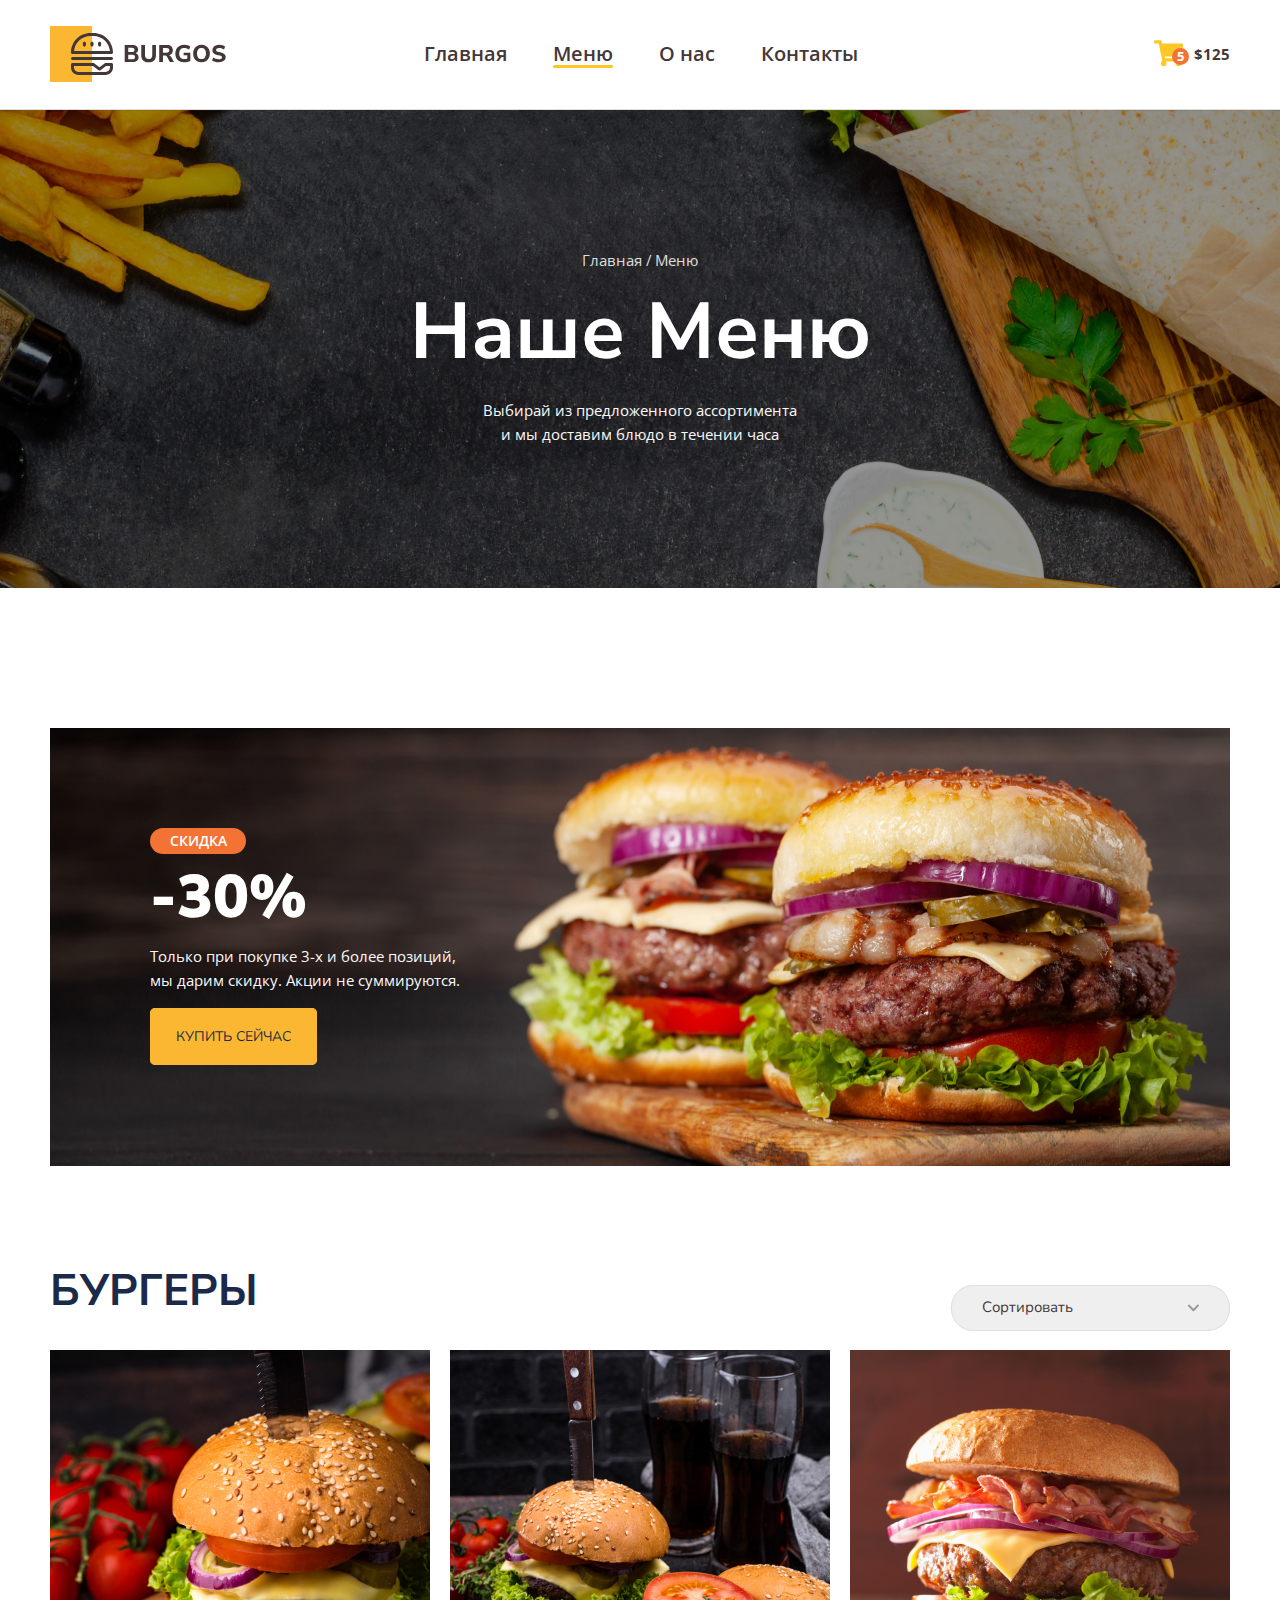
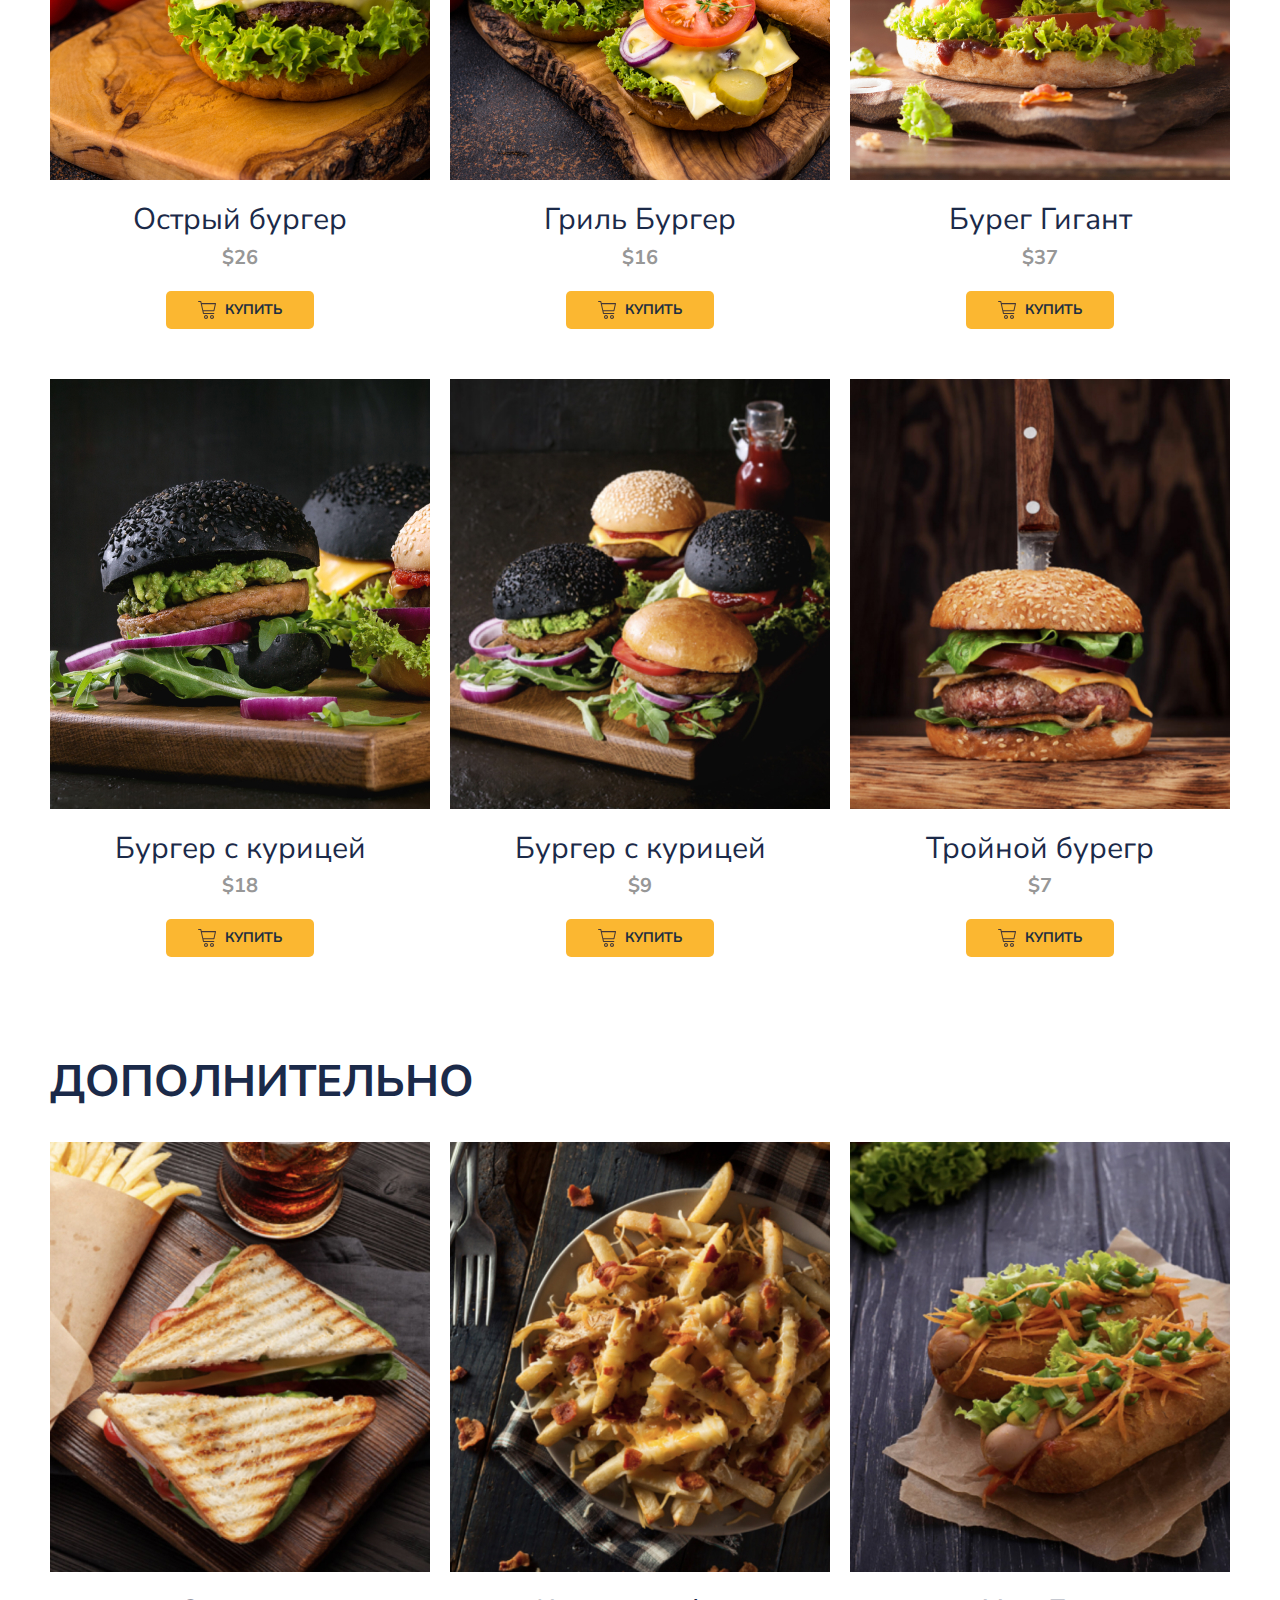
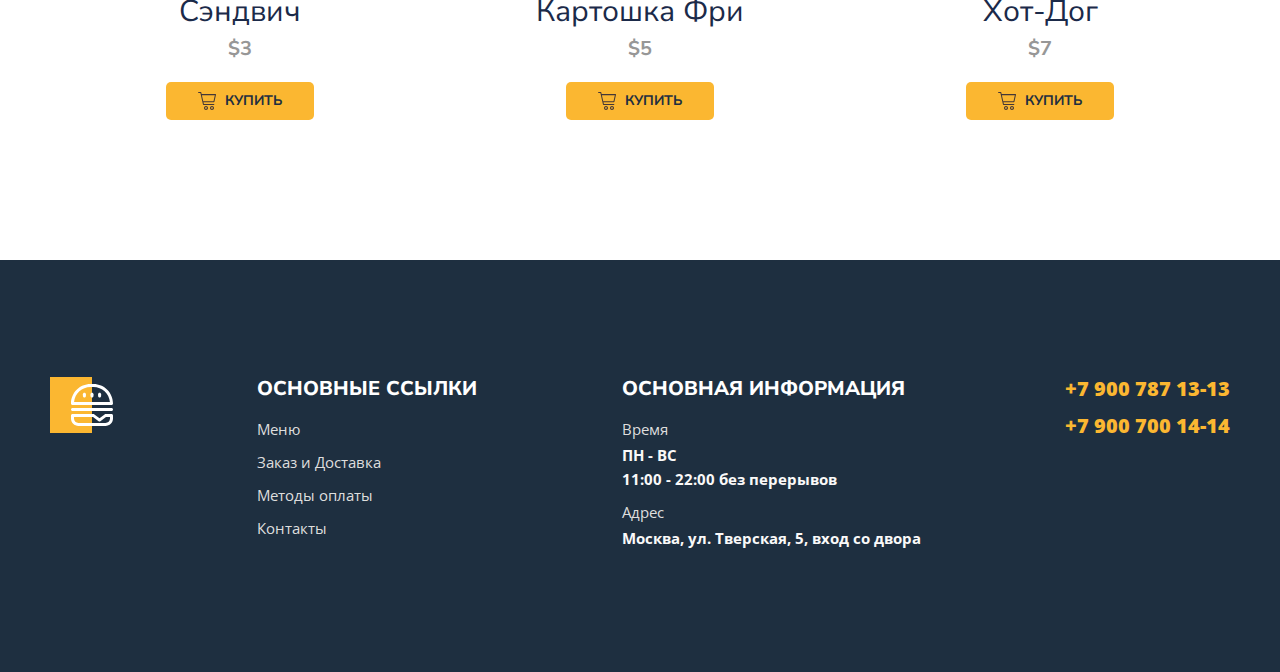
==== menu.html @ 0ad4ff4c "add index" ====
<!DOCTYPE html>
<html lang="ru">
<head>
    <meta charset="UTF-8">
    <meta http-equiv="X-UA-Compatible" content="IE=edge">
    <meta name="viewport" content="width=device-width, initial-scale=1.0">
    <title>Burger</title>
    <link rel="preconnect" href="https://fonts.googleapis.com">
    <link rel="preconnect" href="https://fonts.gstatic.com" crossorigin>
    <link href="https://fonts.googleapis.com/css2?family=Nunito+Sans:wght@600;700;800;900&family=Open+Sans:wght@400;600;700&display=swap" rel="stylesheet">
    <link rel="stylesheet" href="styles/normalize.css">
    <link rel="stylesheet" href="styles/main.css">
</head>
<body>
    <header>
        <div class="container">
        <div class="header">
            <div class="header-item">
                <a href="index.html" class="header-logo"></a>
            <nav>
                <ul class="header-nav">
                    <li><a href="index.html">Главная</a></li>
                    <li><a href="menu.html" class="active">Меню</a></li>
                    <li><a href="#">О нас</a></li>
                    <li><a href="#">Контакты</a></li>
                </ul>
            </nav>
            </div>
            <button type="button" class="button">
                <span class="button-item">
                    <img src="images/cart.svg" alt="Корзина">
                    <span class="count">5</span>
                </span>
                <span class="button-text">$125</span>
            </button>
        </div>
        </div>
    </header>
    <div class="bg">
        <div class="container">
            <ul class="breadcrumbs">
                <li><a href="index.html">Главная</a></li>
                <li><a href="#">Меню</a></li>
            </ul>
            <h1 class="title">Наше Меню</h1>
            <p class="discription">Выбирай из предложенного ассортимента и мы доставим блюдо в течении часа</p>
        </div>
    </div>
    <main>
        <div class="banner">
            <div class="container">
                <div class="banner-box">
                    <h2 class="banner-title">
                        <span>скидка</span>
                        -30%
                    </h2>
                    <p class="banner-text">Только при покупке 3-х и более позиций,<br />
                        мы дарим скидку. Акции не суммируются.</p>
                        <a href="#menuBurger" class="banner-link">купить сейчас</a>
                </div>
            </div>
        </div>
        <section class="menu" id="menuBurger">
            <div class="container">
            <div class="menu-header">
                <h2 class="menu-title">
                    Бургеры
                </h2>
                <select class="menu-select">
                    <option value="">Сортировать</option>
                    <option value="up">По возрастанию</option>
                    <option value="down">По убыванию</option>
                </select>
            </div>
            <div class="menu-grid">
                <div class="menu-grid-item">
                    <div class="menu-grid-cover">
                        <img src="images/menu/01.jpg" alt="Острый Бургер">
                    </div>
                    <p class="menu-grid-title">
                        Острый бургер
                    </p>
                    <p class="menu-grid-price">
                        $26
                    </p>
                    <button type="button" class="btn">
                        <span class="menu-grid-icon"></span>
                        <span class="menu-grid-text">купить</span>
                    </button>
                </div>
                <div class="menu-grid-item">
                    <div class="menu-grid-cover">
                        <img src="images/menu/02.jpg" alt="Гриль Бургер">
                    </div>
                    <p class="menu-grid-title">
                        Гриль Бургер
                    </p>
                    <p class="menu-grid-price">
                        $16
                    </p>
                    <button type="button" class="btn">
                        <span class="menu-grid-icon"></span>
                        <span class="menu-grid-text">купить</span>
                    </button>
                </div>
                <div class="menu-grid-item">
                    <div class="menu-grid-cover">
                        <img src="images/menu/03.jpg" alt="Бурег Гигант">
                    </div>
                    <p class="menu-grid-title">
                        Бурег Гигант
                    </p>
                    <p class="menu-grid-price">
                        $37
                    </p>
                    <button type="button" class="btn">
                        <span class="menu-grid-icon"></span>
                        <span class="menu-grid-text">купить</span>
                    </button>
                </div>
                <div class="menu-grid-item">
                    <div class="menu-grid-cover">
                        <img src="images/menu/04.jpg" alt="Бургер с курицей">
                    </div>
                    <p class="menu-grid-title">
                        Бургер с курицей
                    </p>
                    <p class="menu-grid-price">
                        $18
                    </p>
                    <button type="button" class="btn">
                        <span class="menu-grid-icon"></span>
                        <span class="menu-grid-text">купить</span>
                    </button>
                </div>
                <div class="menu-grid-item">
                    <div class="menu-grid-cover">
                        <img src="images/menu/05.jpg" alt="Бургер с курицей">
                    </div>
                    <p class="menu-grid-title">
                        Бургер с курицей
                    </p>
                    <p class="menu-grid-price">
                        $9
                    </p>
                    <button type="button" class="btn">
                        <span class="menu-grid-icon"></span>
                        <span class="menu-grid-text">купить</span>
                    </button>
                </div>
                <div class="menu-grid-item">
                    <div class="menu-grid-cover">
                        <img src="images/menu/06.jpg" alt="Тройной бурегр">
                    </div>
                    <p class="menu-grid-title">
                        Тройной бурегр
                    </p>
                    <p class="menu-grid-price">
                        $7
                    </p>
                    <button type="button" class="btn">
                        <span class="menu-grid-icon"></span>
                        <span class="menu-grid-text">купить</span>
                    </button>
                </div>
            </div>

            <div class="menu-header">
                <h2 class="menu-title">
                    Дополнительно
                </h2>
            </div>
            <div class="menu-grid">
                <div class="menu-grid-item">
                    <div class="menu-grid-cover">
                        <img src="images/products/01.jpg" alt="Сэндвич">
                    </div>
                    <p class="menu-grid-title">
                        Сэндвич
                    </p>
                    <p class="menu-grid-price">
                        $3
                    </p>
                    <button type="button" class="btn">
                        <span class="menu-grid-icon"></span>
                        <span class="menu-grid-text">купить</span>
                    </button>
                </div>
                <div class="menu-grid-item">
                    <div class="menu-grid-cover">
                        <img src="images/products/02.jpg" alt="Картошка Фри">
                    </div>
                    <p class="menu-grid-title">
                        Картошка Фри
                    </p>
                    <p class="menu-grid-price">
                        $5
                    </p>
                    <button type="button" class="btn">
                        <span class="menu-grid-icon"></span>
                        <span class="menu-grid-text">купить</span>
                    </button>
                </div>
                <div class="menu-grid-item">
                    <div class="menu-grid-cover">
                        <img src="images/products/03.jpg" alt="Хот-Дог">
                    </div>
                    <p class="menu-grid-title">
                        Хот-Дог
                    </p>
                    <p class="menu-grid-price">
                        $7
                    </p>
                    <button type="button" class="btn">
                        <span class="menu-grid-icon"></span>
                        <span class="menu-grid-text">купить</span>
                    </button>
                </div>
            </div>
           </div>
        </section>
    </main>
        <footer class="footer">
            <div class="container">
                <div class="footer-box">
                <div class="footer-item">
                    <img class="logo-footer" src="images/logo-footer.svg" alt="Logo">
                </div>
                <div class="footer-item">
                    <h2>основные ссылки</h2>
                    <ul class="footer-list">
                        <li><a href="menu.html">Меню</a></li>
                        <li><a href="#">Заказ и Доставка</a></li>
                        <li><a href="#">Методы оплаты</a></li>
                        <li><a href="#">Контакты</a></li>
                    </ul>
                </div>
                <div class="footer-item">
                    <h2>основная информация</h2>
                    <ul class="footer-list">
                        <li>
                            <span>Время</span>
                            ПН - ВС <br>
                            11:00 - 22:00 без перерывов
                        </li>
                        <li>
                            <span>Адрес</span>
                            Москва, ул. Тверская, 5, вход со двора
                        </li>
                    </ul>
                </div>
                <div class="tel-footer">
                    <ul class="footer-list footer-list-tel">
                        <li><a href="tel:+79997871313">+7 900 787 13-13</a> </li>
                        <li><a href="tel:+79007001414">+7 900 700 14-14</a></li>
                    </ul>
                </div>
                </div>
            </div>
        </footer>
</body>
</html>
---- styles/main.css ----
body {
    font-family: 'Nunito Sans', sans-serif;
    
}
.container {
    max-width: 1180px;
    margin: 0 auto;
    padding-left: 15px;
    padding-right: 15px;
}
header {
    border-bottom: 1px solid #DEDEDE;
}
.header {
    font-family: 'Open Sans', sans-serif;
    display: flex;
    align-items: center;
    justify-content: space-between;
    padding-top: 26px;
    padding-bottom: 25px;
}
.header-item {
    display: flex;
    justify-items: center;
    justify-content: space-between;
    flex-basis: 68.5%;
}
.header-logo {
    display: block;
    background-image: url(../images/logo.svg);
    width: 176px;
    height: 56px;
    background-repeat: no-repeat;
    background-size: cover;
}
.header-nav {
    display: flex;
    list-style-type: none;
    padding-left: 0;
    gap: 46px;
}
.header-nav a {
    font-weight: 600;
    font-size: 20px;
    color: #443737;
    text-decoration: none;
}
.header-nav a:hover {
    color: #FFC725;
}
.header-nav a::after {
    content: '';
    width: 100%;
    height: 3px;
    border-radius: 1.5px;
    background: transparent;
    display: block;
}
.header-nav a.active::after {
    background: #FFC725;
}
.button {
    display: flex;
    align-items: center;
    background-color: transparent;
    border: none;
    padding: 0;
    gap: 10px;
    cursor: pointer;
}
.button-item {
    position: relative;
}
.count {
    font-weight: 700;
    font-size: 13px;
    color: #FFFFFF;
    background: #F37335;
    width: 17px;
    height: 17px;
    border-radius: 100%;
    position: absolute;
    text-align: center;
    line-height: 1.3;
    bottom: 5px;
    right: -5px;
}
.button-text {
    font-weight: 700;
    font-size: 15px;
    color: #443737;
}
.bg {
    text-align: center;
    color: #FFFFFF;
    background-image: url(../images/bg.jpg);
    background-size: cover;
    background-position: center center;
    padding: 142px 0;
    margin-bottom: 140px;
}
.breadcrumbs {
    padding-left: 0;
    margin-top: 0;
    list-style-type: none;
    display: flex;
    justify-content: center;
    gap: 7px;
}   
.breadcrumbs a {
    color: #DEDEDE;
    font-size: 15px;
    font-family: 'Open Sans', sans-serif;
    text-decoration: none;
}
.breadcrumbs a:hover {
    color: #FFC725;
}
.breadcrumbs a::before {
    content: '/';
    position: relative;
    left: -3px;
    pointer-events: none;
}
.breadcrumbs a:hover::before {
    color: #DEDEDE;
}
.breadcrumbs li:first-child a::before {
    display: none;
}
.title {
    font-weight: 700;
    font-size: 79px;
    margin-top: 17px;
    margin-bottom: 20px;
}
.discription {
    font-family: 'Open Sans';
    font-size: 15px;
    line-height: 1.6;
    color: #FAF9F9;
    max-width: 320px;
    margin: 0 auto;
}
/*

Активный код взят у Анны из последующего урока (он идет ниже); тот, который закомментирован - чисто мой для Д/З

.banner {
    margin-bottom: 140px;
}
.banner-box {
    position: relative;
    background-image: url(../images/banner.jpg);
    background-position: center center;
    background-size: cover;
    height: 438px;
    color: #FFFFFF;
}
.banner-title {
    position: absolute;
    margin-top: 130px;
    margin-left: 100px;
    font-weight: 900;
    font-size: 60px;
    line-height: 76px;
}
.banner-title span {
    position: absolute;
    background-color: #F37335;
    margin-top: -40px;
    width: 95px;
    height: 28px;
    text-align: center;
    border-radius: 14px;
    text-transform: uppercase;
    font-family: 'Open Sans';
    font-weight: 600;
    font-size: 14px;
    line-height: 18px;
    padding-top: 10px;
}
.banner-text {
    position: absolute;
    margin-top: 210px;
    margin-left: 100px;
    font-weight: 400;
    font-size: 15px;
    line-height: 24px;
}
.banner-link {
    position: absolute;
    margin-top: 280px;
    margin-left: 100px;
    font-weight: 700;
    font-size: 14px;
    line-height: 18px;
    text-align: center;
    text-transform: uppercase;
    color: #1E2F40;
    background: #FBB731;
    border-radius: 5px;
    padding: 20px 5px;
}
*/
.banner-box {
    background-image: url(../images/banner.jpg);
    background-position: center center;
    background-size: cover;
    background-repeat: no-repeat;
    padding: 100px 100px 120px;
    margin-bottom: 100px;
}
.banner-title {
    font-size: 60px;
    font-weight: 900;
    color: white;
    margin-top: 0;
    margin-bottom: 12px;
}
.banner-title span {
    font-size: 14px;
    font-family: 'Open Sans';
    font-weight: 600;
    text-transform: uppercase;
    background-color: #F37335;
    border-radius: 14px;
    padding: 5px 0;
    display: block;
    max-width: 96px;
    text-align: center;
    margin-bottom: 9px;
}
.banner-text {
    color: #FAF9F9;
    font-size: 15px;
    line-height: 1.6;
    font-family: 'Open Sans', sans-serif;
    max-width: 353px;
    margin-top: 0;
    margin-bottom: 35px;
}
.banner-link {
    font-size: 14px;
    padding: 18px 25px;
    text-transform: uppercase;
    text-decoration: none;
    color: #1E2F40;
    background: #FBB731;
    border-radius: 5px;
    border: 1px solid #FBB731;
}
.banner-link:hover {
    background-color: transparent;
    color: #FBB731;
}
.menu-header {
    display: flex;
    align-items: center;
    justify-content: space-between;
}
.menu-title {
    font-size: 44px;
    font-weight: 700;
    text-transform: uppercase;
    color: #1B2A49;
    margin: 0;
    margin-bottom: 34px;
}
.menu-select {
    border: 1px solid #DEDEDE;
    border-radius: 22px;
    padding: 13px 30px;
    color: #443737;
    font-size: 15px;
    appearance: none;
    flex-basis: 279px;
    background-image: url(../images/arrow.svg);
    background-size: 12.79px 7.75px;
    background-repeat: no-repeat;
    background-position: 89% center;
}

/*
Активный код взят у Анны из последующего урока (он идет ниже); тот, который закомментирован - чисто мой для Д/З

.menu-grid {
    display: grid;
    grid-template-columns: repeat(3,1fr);
    gap: 20px;
    margin-bottom: 100px;
}
.menu-grid-cover {
    width: 100%;
    height: 430px;
    position: relative;
    overflow: hidden;
    margin-bottom: 20px;
}
.menu-grid-cover img {
    position: absolute;
    left: 50%;
    top: 50%;
    transform: translate(-50%, -50%);
    object-fit: cover;
    width: 100%;
    height: 430px;
}
.menu-grid-title {
    font-size: 30px;
    text-align: center;
    color: #1B2A49;
    margin: 0;
    margin-bottom: 5px;
}
.menu-grid-price {
    font-size: 20px;
    font-weight: 700;
    text-align: center;
    color: #979797;
    margin: 0;
    margin-bottom: 20px;
}
.btn {
    display: block;
    margin: 0 auto;
    background: #FBB731;
    border-radius: 5px;
    border: 0;
    width: 152px;
    height: 38px;
    margin-bottom: 50px;
    cursor: pointer;
}

###############изображение корзины у меня в Д/З не вывелось###############

.menu-grid-icon {
    background-image: url(../images/cart-menu.svg);   
}
.menu-grid-text {
    text-transform: uppercase;
    font-size: 14px;
    font-weight: 700;
}
*/
.menu-grid {
    display: grid;
    grid-template-columns: repeat(3,1fr);
    gap: 50px 20px;
    text-align: center;
    margin-bottom: 100px;
}
.menu-grid-cover {
    width: 100%;
    height: 430px;
    position: relative;
    overflow: hidden;
    margin-bottom: 23px;
}
.menu-grid-cover img {
    position: absolute;
    left: 50%;
    top: 50%;
    transform: translate(-50%, -50%);
    object-fit: cover;
    width: 100%;
    height: 430px;
}
.menu-grid-title {
    font-size: 30px;
    text-align: center;
    color: #1B2A49;
    margin: 0;
}
.menu-grid-price {
    font-size: 20px;
    font-weight: 700;
    color: #979797;
    margin-top: 8px;
    margin-bottom: 22px;
}
.btn {
    display: flex;
    align-items: center;
    margin: 0 auto;
    background-color: #FBB731;
    padding: 10px 32px;
    border-radius: 5px;
    border: none;
    gap: 9px;
}
.btn:hover {
    background-color: #F37335;
    cursor: pointer;
}
.menu-grid-icon {
    background-image: url(../images/cart-menu.svg);
    background-size: 18px 18px;
    background-repeat: no-repeat;
    display: block;
    width: 18px;
    height: 18px;
}
.menu-grid-text {
    text-transform: uppercase;
    font-size: 14px;
    font-weight: 700;
    color: #1E2F40;
}
.footer {
    background: #1E2F40;
    color: #fff;
    padding-top: 117px;
    padding-bottom: 106px;
    margin-top: 140px;
}
.footer-box {
    display: flex;
    justify-content: space-between;
}
.logo-footer {
    width: 63px;
    height: 56px;
}
.footer-item {
    flex: 0 0 auto;
}
.footer-item h2 {
    font-size: 20px;
    font-weight: 800;
    text-transform: uppercase;
    margin-bottom: 19x;
    margin-top: 0;
}
.footer-list li {
    margin-bottom: 9px;
    font-family: 'Open Sans', sans-serif;
    font-size: 15px;
    color: #FAF9F9;
    font-weight: 700;
    line-height: 24px;
}
.footer-list a {
    color: #DEDEDE;
    text-decoration: none;
    font-weight: 400;
}
.footer-list a:hover {
    color: #FBB731;
}
.footer-item span {
    color: #DEDEDE;
    display: block;
    font-weight: 400;
    margin-bottom: 2px;
}
.footer-list-tel {
    margin-top: 0;
}
.footer-list-tel li {
    margin-bottom: 12px;
}
.footer-list-tel a {
    font-size: 20px;
    color: #FBB731;
    font-weight: 900;
}
.footer-list-tel a:hover {
    color: #FFFFFF;
}
.footer-list {
    padding-left: 0;
    list-style-type: none;
}

/* style index */

.main {
    background: linear-gradient(180deg, #0C4C7B -100%, #1E2F40 100%);
}
.wrapper {
    max-width: 1180px;
    margin: 0 auto;
    display: flex;
    justify-content: space-between;
}
.content {
    color: #FAF9F9;
    flex: 0 0 580px;
    padding-top: 170px;
    padding-bottom: 170px;
}
.content-title {
    font-size: 120px;
    font-weight: 800;
    text-transform: uppercase;
    line-height: 120px;
    margin-top: 0;
    margin-bottom: 0;
}
.content-title span {
    color: #FBB731;
    font-size: 30px;
    font-weight: 700;
    line-height: 38px;
    display: block;
    margin-bottom: 10px;
}
.content-text {
    font-family: 'Open Sans', sans-serif;
    font-size: 19px;
    line-height: 1.4;
    margin-bottom: 42px;
}
.content-link,
.promo a {
    color: #1E2F40;
    background-color: #FBB731;
    border-radius: 5px;
    text-decoration: none;
    padding: 20px 45px;
    display: inline-block;
    text-transform: uppercase;
    font-size: 14px;
    font-weight: 700;
}
.visual {
    flex-grow: 1;
    display: flex;
    justify-content: flex-end;
    position: relative;
}
.visual-bg {
    width: 432px;
    height: 100%;
    background: linear-gradient(2.42deg, #F37335 -19.6%, #FBB731 100.79%, #FDC830 100.79%);
}
.main img {
    width: 829px;
    position: absolute;
    right: -168px;
}
.promo {
    padding-top: 186px;
    padding-bottom: 46px;
}
.promo-left,
.promo-right {
    flex: 0 0 49%;
    color: #fff;
    box-sizing: border-box;
    background-repeat: no-repeat;
    background-size: cover;
    background-position: center;
}
.promo-left {
    background-image: url(../images/promo-left.png);
    padding: 116px 50px;
}
.promo-right {
    background-image: url(../images/promo-right.png);
    padding: 102px 50px;
}
.sale {
    font-size: 14px;
    font-weight: 900;
    background: #F37335;
    padding: 5px 19px;
    border-radius: 14px;
    display: inline-block;
    text-transform: uppercase;
    margin-bottom: 3px;
    margin-top: 0;
}
.cost {
    font-size: 60px;
    font-weight: 900;
    margin-bottom: 8px;
    margin-top: 0;
}
.promo-description {
    font-family: 'Open Sans', sans-serif;
    color: #FAF9F9;
    font-size: 15px;
    line-height: 24px;
    margin-bottom: 0;
}
.promo-left .promo-description {
    max-width: 392px;
}
.promo-right .promo-description {
    max-width: 300px;
    margin-bottom: 20px;
}
.free {
    font-size: 44px;
    font-weight: 700;
    margin-bottom: 10px;
    margin-top: 0;
}
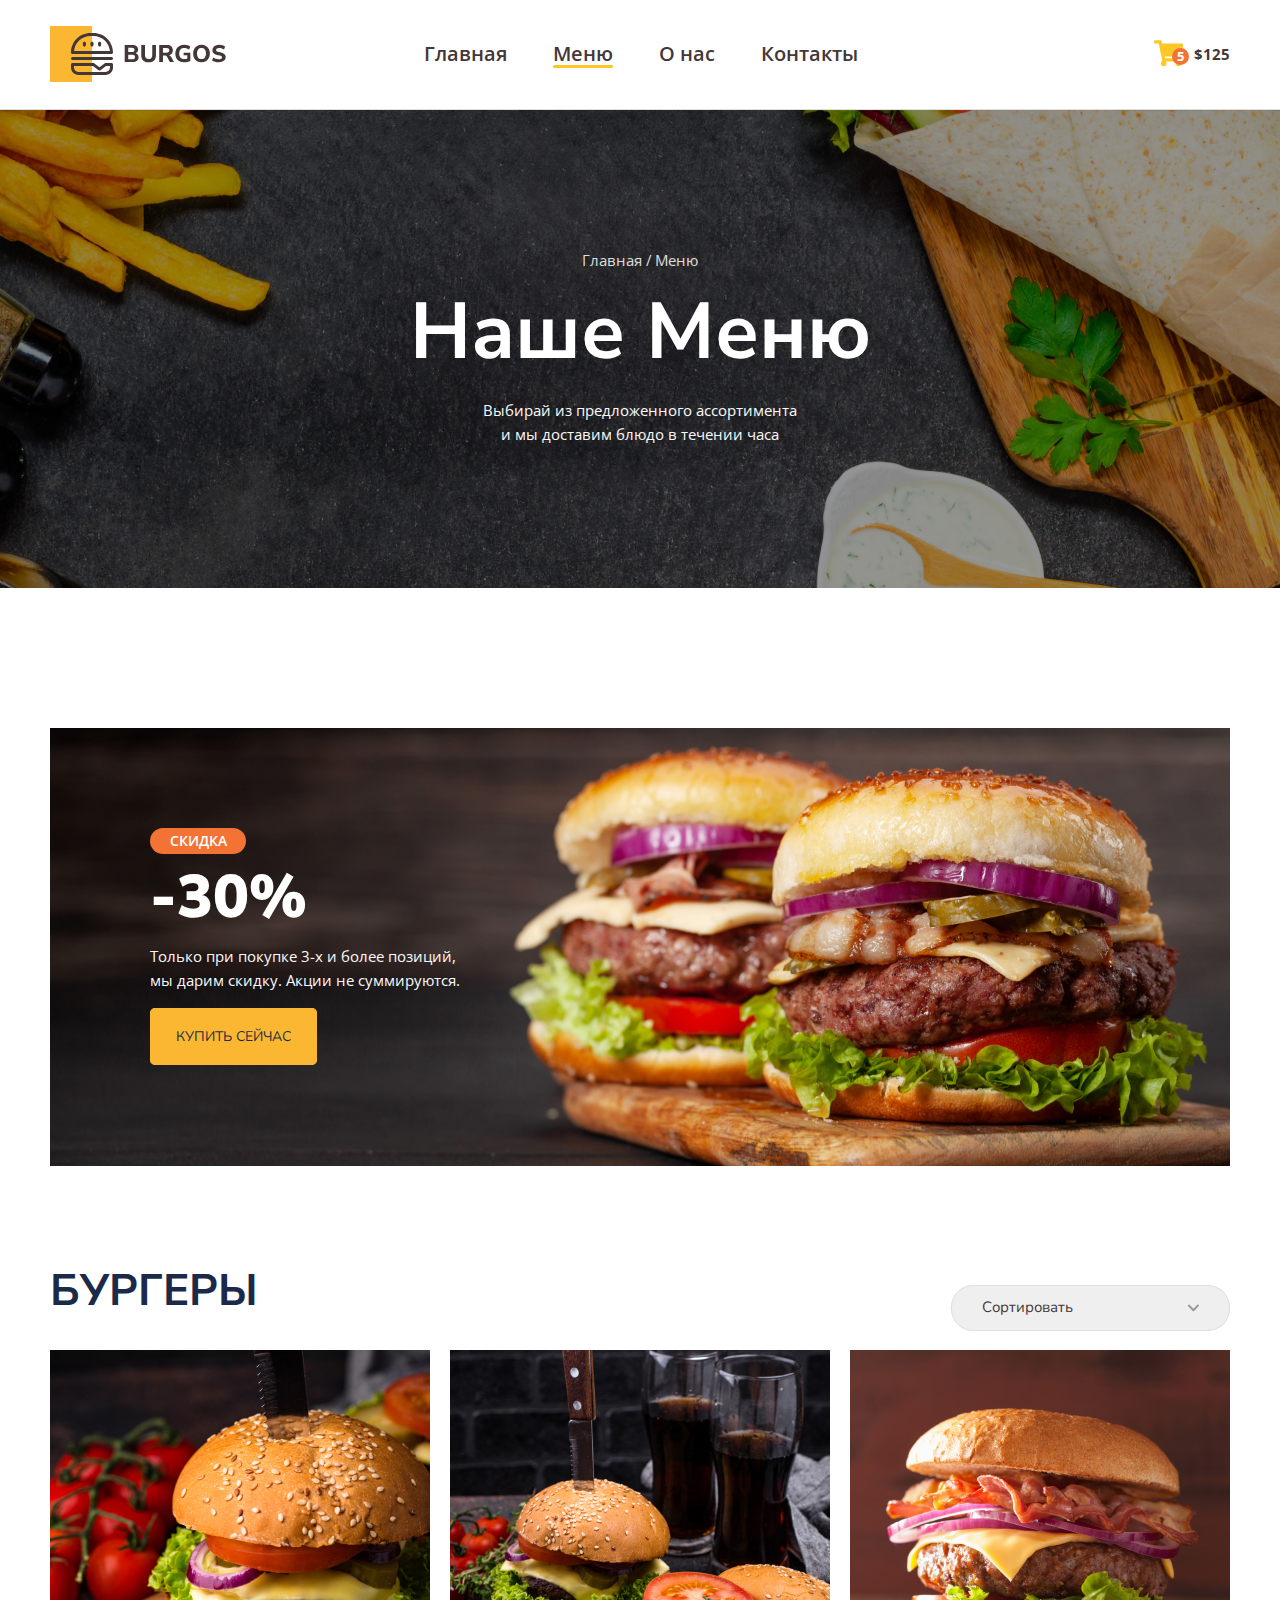
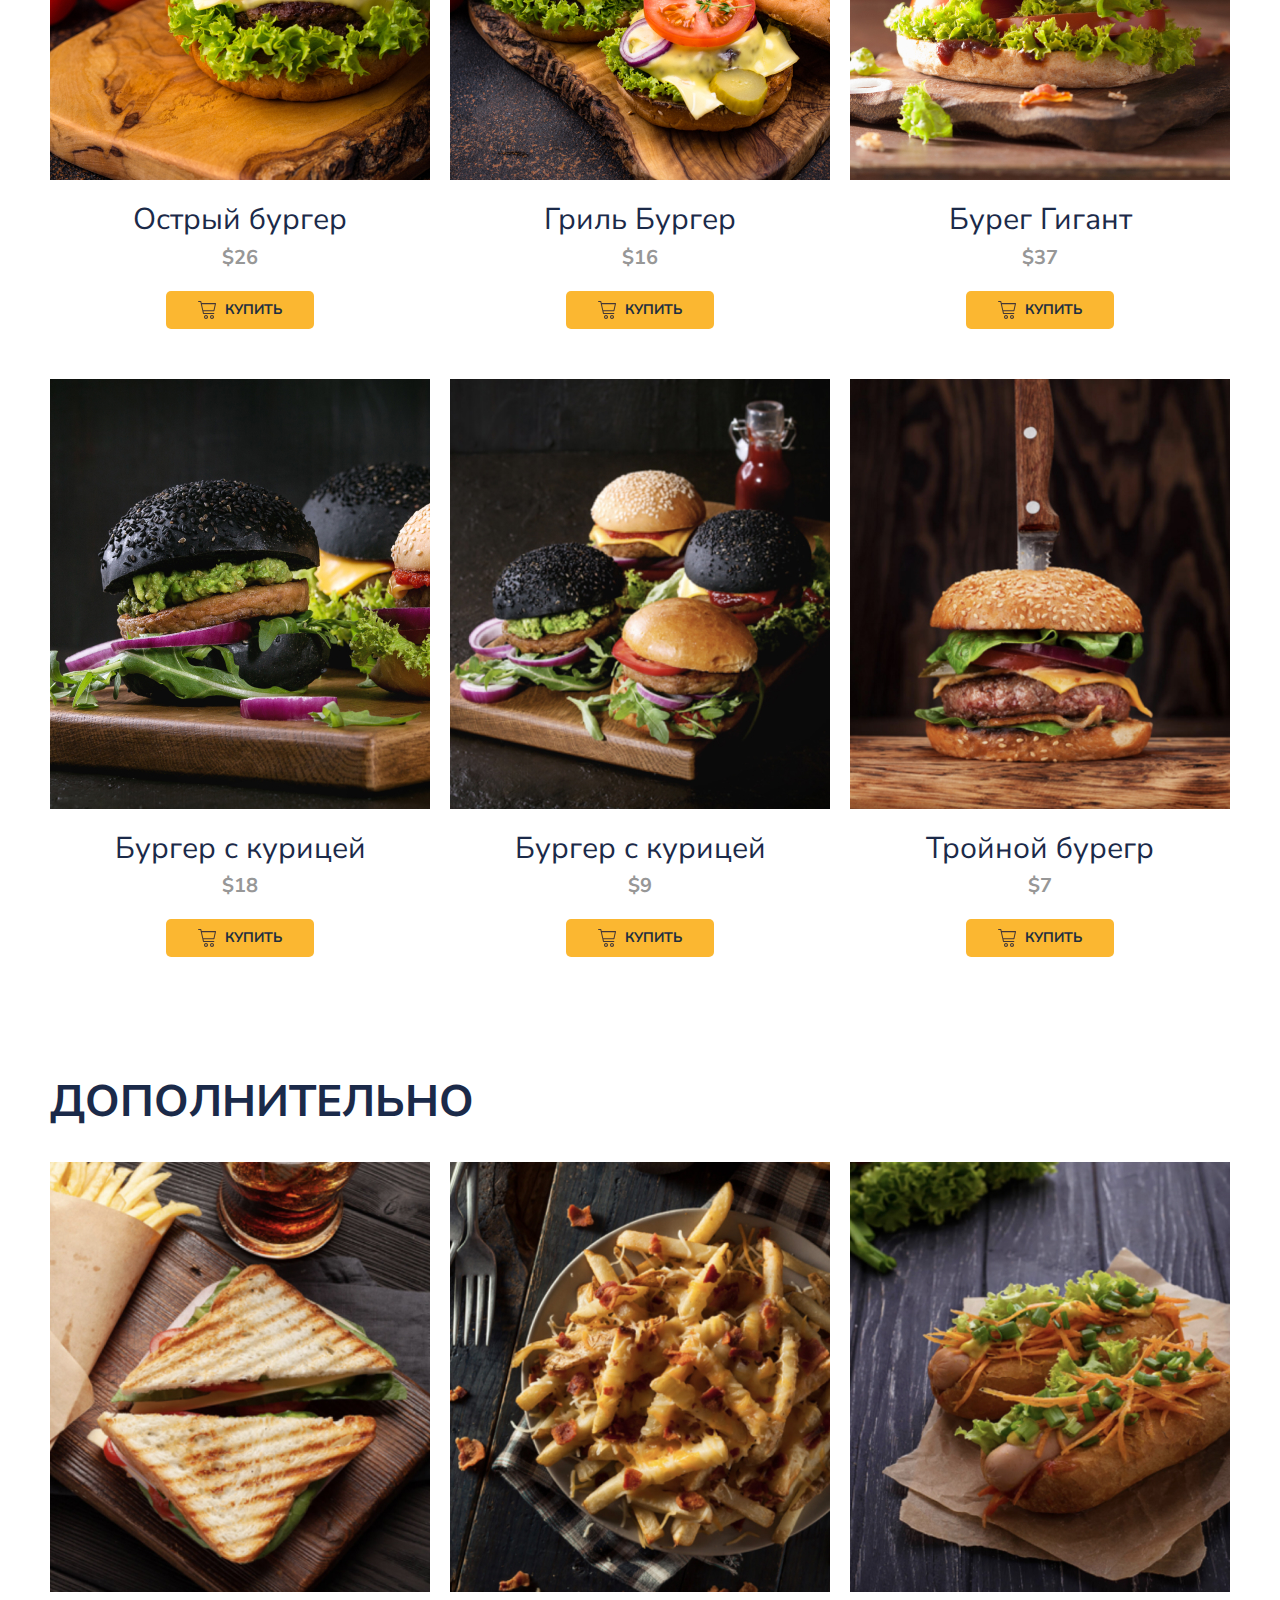
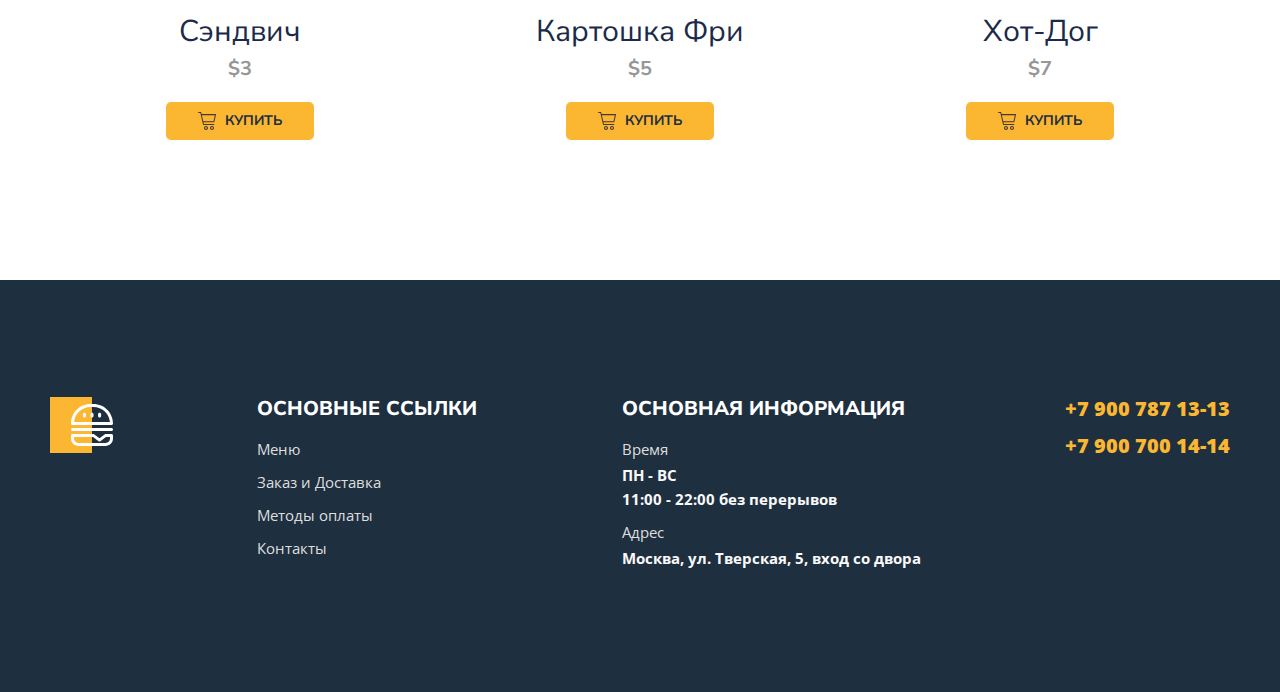
==== commit a27bd942: "add mobile lessons only" ====
--- a/menu.html
+++ b/menu.html
@@ -14,7 +14,10 @@
 <body>
     <header>
         <div class="container">
-        <div class="header">
+        <div class="header" id="headerTop">
+            <div class="header-burger">
+                <button class="burger" onclick="openModal()"></button>
+            </div>
             <div class="header-item">
                 <a href="index.html" class="header-logo"></a>
             <nav>
@@ -164,7 +167,10 @@
                     </button>
                 </div>
             </div>
-
+           </div>
+        </section>
+        <section class="menu menu-other">
+            <div class="container">
             <div class="menu-header">
                 <h2 class="menu-title">
                     Дополнительно
@@ -234,6 +240,10 @@
                         <li><a href="#">Методы оплаты</a></li>
                         <li><a href="#">Контакты</a></li>
                     </ul>
+                        <ul class="footer-list footer-list-tel">
+                            <li><a href="tel:+79997871313">+7 900 787 13-13</a> </li>
+                            <li><a href="tel:+79007001414">+7 900 700 14-14</a></li>
+                        </ul>
                 </div>
                 <div class="footer-item">
                     <h2>основная информация</h2>
@@ -258,5 +268,69 @@
                 </div>
             </div>
         </footer>
+        <a href="#headerTop" class="button-up hidden" id="btnUp">Наверх</a>
+        <div class="modal" id="modal">
+            <ul class="header-nav">
+                <li><a href="index.html">Главная</a></li>
+                <li><a href="menu.html" class="active">Меню</a></li>
+                <li><a href="#">О нас</a></li>
+                <li><a href="#">Контакты</a></li>
+            </ul>
+            <button class="burger-close" onclick="closeModal()"></button>
+        </div>
+        <script>
+            // Smooth Scroll
+
+             const links = document.querySelectorAll(".banner-link");
+
+             for (const link of links) {
+               link.addEventListener("click", clickHandler);
+               }
+
+             function clickHandler(e) {
+               e.preventDefault();
+               const href = this.getAttribute("href");
+
+               document.querySelector(href).scrollIntoView({
+                  behavior: "smooth"
+               });
+               }
+            // Button Up
+
+             window.onscroll = function(){scrollFunction()};
+
+             const upbuttons = document.querySelectorAll(".button-up");
+
+            for (const upbutton of upbuttons) {
+               upbutton.addEventListener("click", clickHandler);
+               }
+
+            function clickHandler(e) {
+               e.preventDefault();
+               const href = this.getAttribute("href");
+
+               document.querySelector(href).scrollIntoView({
+               behavior: "smooth"
+               });
+               }
+
+            function scrollFunction(){
+               if ( document.body.scrollTop > 1000 || document.documentElement.scrollTop > 1000){
+                  document.getElementById('btnUp').className = 'button-up visible';
+                } else {
+                  document.getElementById('btnUp').className = 'button-up hidden';
+                }
+               }
+
+                // Menu
+
+            function openModal() {
+               document.getElementById("modal").style.top = "0px";
+               }
+
+            function closeModal() {
+               document.getElementById("modal").style.top = "-400px";
+               }
+        </script>
 </body>
 </html>--- a/styles/main.css
+++ b/styles/main.css
@@ -44,6 +44,7 @@
     font-size: 20px;
     color: #443737;
     text-decoration: none;
+    transition: 0.2s;
 }
 .header-nav a:hover {
     color: #FFC725;
@@ -205,11 +206,11 @@
 */
 .banner-box {
     background-image: url(../images/banner.jpg);
-    background-position: center center;
+    background-position: 0 center;
     background-size: cover;
     background-repeat: no-repeat;
     padding: 100px 100px 120px;
-    margin-bottom: 100px;
+    margin-bottom: 80px;
 }
 .banner-title {
     font-size: 60px;
@@ -249,6 +250,7 @@
     background: #FBB731;
     border-radius: 5px;
     border: 1px solid #FBB731;
+    transition: 0.2s;
 }
 .banner-link:hover {
     background-color: transparent;
@@ -344,6 +346,9 @@
     font-weight: 700;
 }
 */
+.menu {
+    padding-top: 20px;
+}
 .menu-grid {
     display: grid;
     grid-template-columns: repeat(3,1fr);
@@ -389,6 +394,7 @@
     border-radius: 5px;
     border: none;
     gap: 9px;
+    transition: 0.2s;
 }
 .btn:hover {
     background-color: #F37335;
@@ -472,6 +478,29 @@
 .footer-list {
     padding-left: 0;
     list-style-type: none;
+}
+.button-up {
+    background-color: #FBB731;
+    text-transform: uppercase;
+    font-size: 14px;
+    font-weight: 700;
+    color: #1E2F40;
+    text-decoration: none;
+    padding: 5px 20px;
+    position: fixed;
+    bottom: 20px;
+    right: 20px;
+    border-radius: 5px;
+    transition: 1s;
+}
+.button-up:hover {
+    background-color:#F37335;
+}
+.button-up.hidden {
+    opacity: 0;
+}
+.button-up.visible {
+    opacity: 0.9;
 }
 
 /* style index */
@@ -598,4 +627,158 @@
     font-weight: 700;
     margin-bottom: 10px;
     margin-top: 0;
+}
+
+/*responsive*/
+
+@media (min-width: 1001px) {
+    .footer-list + .footer-list-tel {
+        display: none;
+    }
+}
+
+@media (min-width: 766px) {
+    .header-burger {
+        display: none;
+    }
+}
+
+@media (max-width: 1000px) {
+    .container {
+        max-width: 738px;
+    }
+    .header-logo {
+        width: 150px;
+        height: 48px;
+        background-size: contain;
+    }
+    .header-nav {
+        gap: 22px;
+    }
+    .header-item {
+        flex-basis: 75.5%
+    }
+    .bg {
+        margin-bottom: 72px;
+    }
+    .banner-box {
+        background-position: -80px center;
+        padding: 100px 40px 120px;
+    }
+    .menu-grid {
+        grid-template-columns: repeat(2,1fr);
+        gap: 50px 15px;
+    }
+    .menu-other {
+        overflow: hidden;
+        height: 558px;
+    }
+    .menu-other .menu-grid {
+        display: flex;
+        width: auto;
+        overflow-x: scroll;
+        overflow-y: hidden;
+        padding-bottom: 50px;
+    }
+    .menu-other .menu-grid-item {
+        flex: 0 0 281px;
+    }
+    .menu-other .menu-grid-cover,
+    .menu-other .menu-grid-cover img {
+        height: 320px;
+    }
+    .tel-footer {
+        display: none;
+    }
+    .footer-list + .footer-list-tel {
+        display: block;
+    }
+}
+
+@media (max-width: 765px) {
+    nav {
+        display: none;
+    }
+    .header {
+        gap: 21px;
+    }
+}
+
+@media (max-width: 567px) {
+    .bg {
+        padding: 55px;
+    }
+    .breadcrumbs {
+        font-size: 15px;
+    }
+    .title {
+        font-size: 38px;
+}
+    .discription {
+        font-size: 12px;
+}
+    .banner-box {
+        background-position: 17% center;
+        padding: 35px 24x 54px;
+}
+}
+
+@media (max-width: 360px) {
+    .header-logo {
+        width: 116px;
+        height: 37px;
+        background-size: contain;
+    }
+}
+
+@media (max-width: 320px) {
+    .banner-box {
+        background-position: 25% center;
+    }
+}
+
+/* modal */
+
+.burger {
+    width: 34px;
+    height: 22px;
+    background-image: url(../images/burger.svg);
+    background-color: transparent;
+    background-repeat: no-repeat;
+    background-size: contain;
+    border: none;
+    cursor: pointer;
+}
+.modal {
+    background-color: #FFF8DC;
+    max-width: 500px;
+    text-align: center;
+    position: absolute;
+    top: -400px;
+    left: 0;
+    right: 0;
+    margin: 20px auto 0;
+    padding: 40px 30px;
+    box-sizing: border-box;
+    transition: .5s;
+}
+.modal .header-nav {
+    flex-direction: column;
+    align-items: center;
+    gap: 23px;
+    margin: 0;
+}
+.burger-close {
+    width: 22px;
+    height: 22px;
+    background-image: url(../images/close.svg);
+    background-color: transparent;
+    background-repeat: no-repeat;
+    background-size: contain;
+    border: none;
+    position: absolute;
+    top: 20px;
+    right: 20px;
+    cursor: pointer;
+
 }